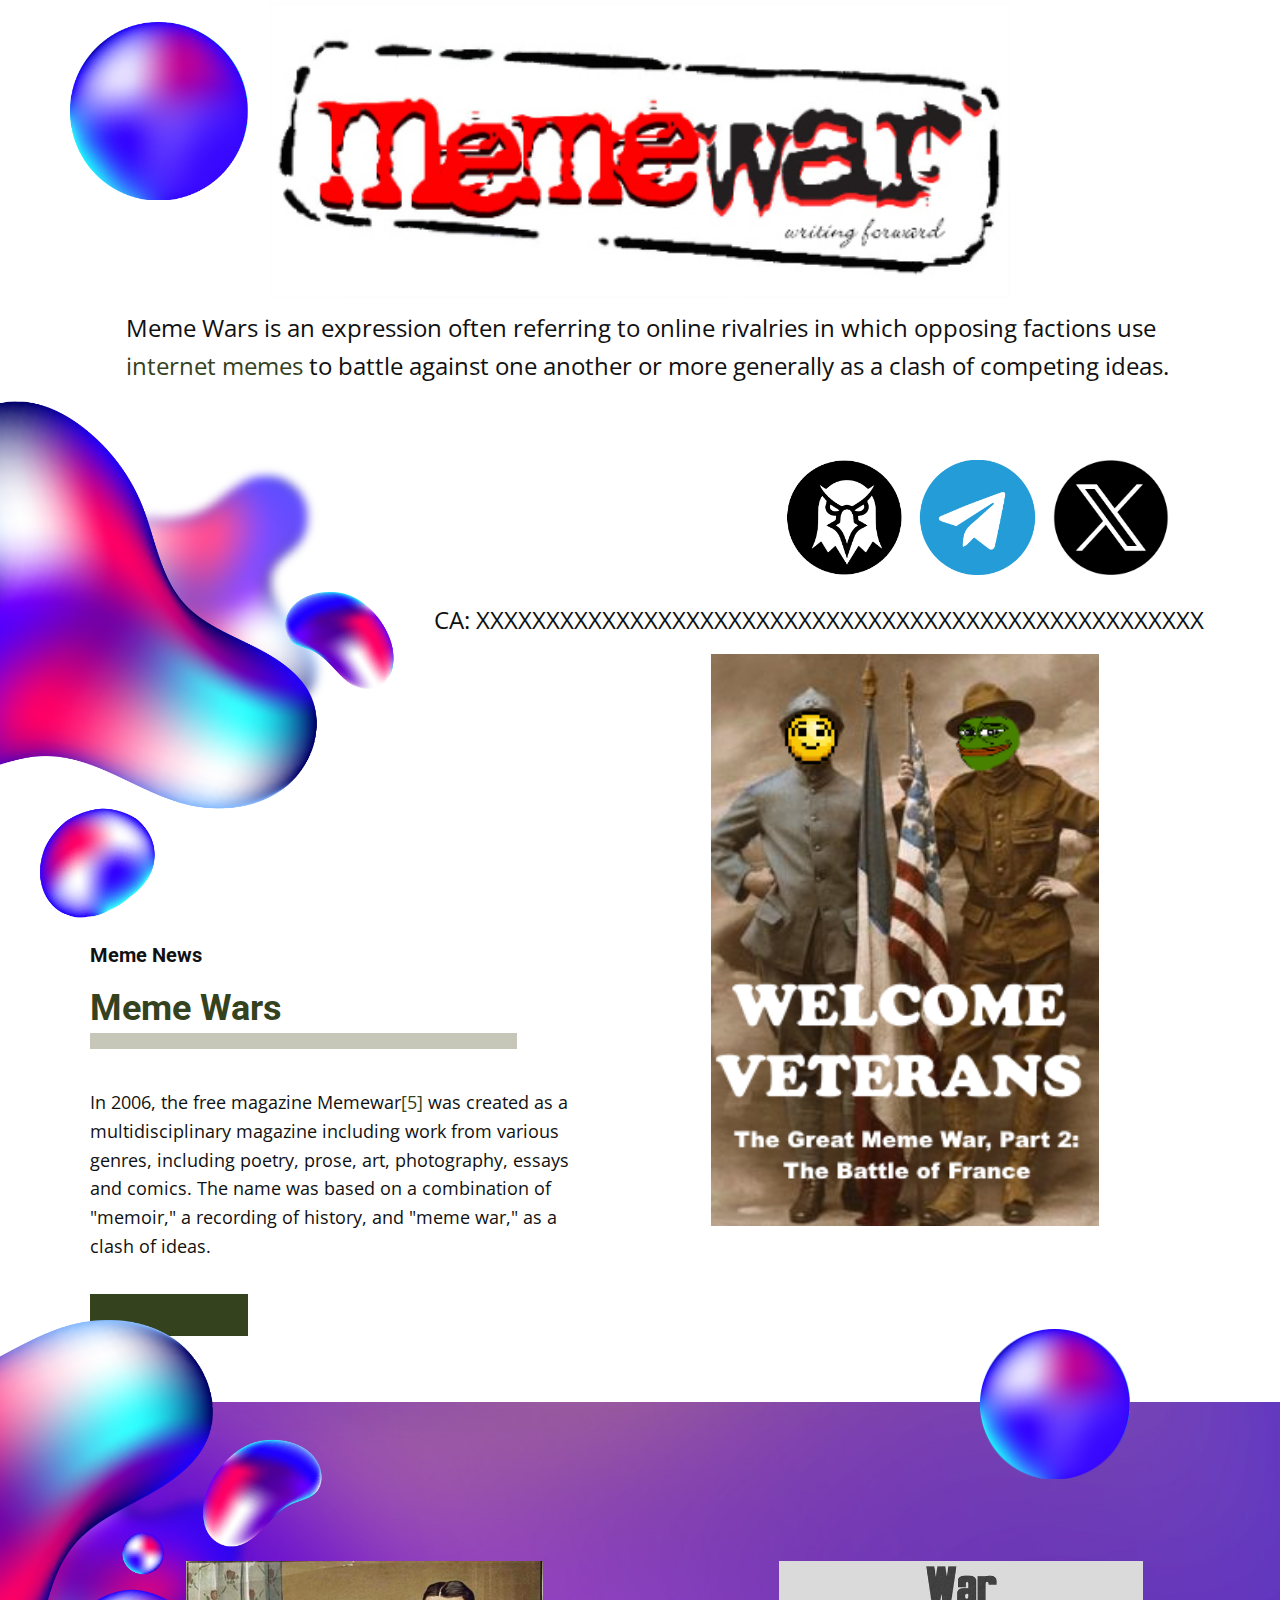
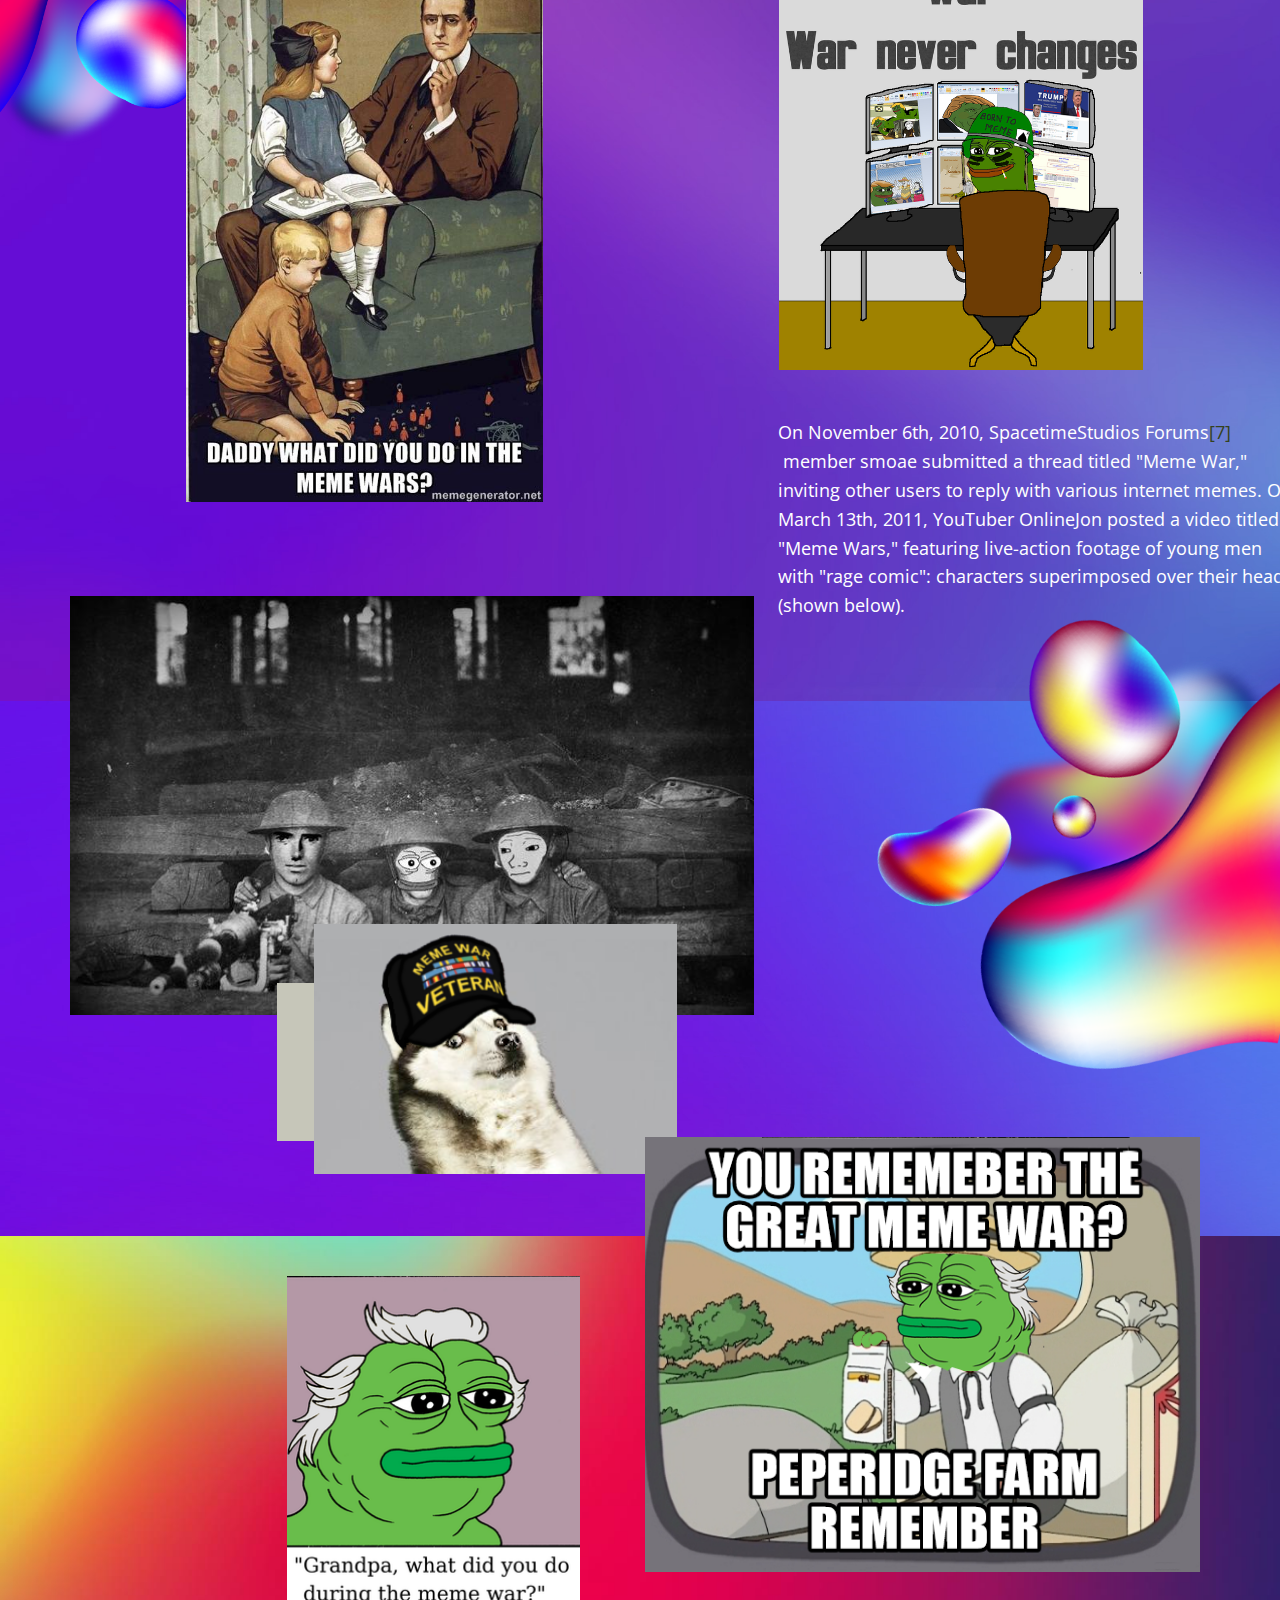
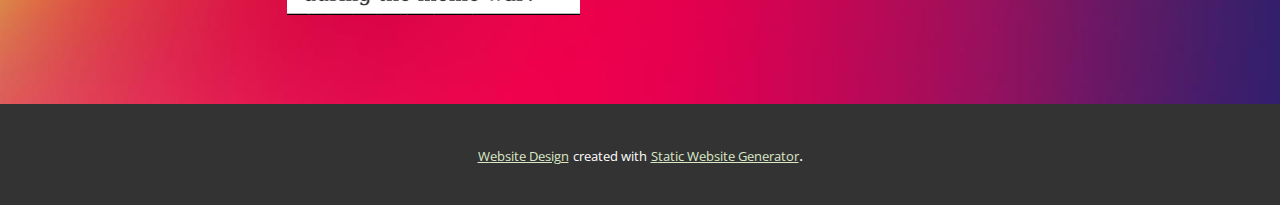
==== MEME-WAR.html @ fb148e35 "PUSH" ====
<!DOCTYPE html>
<html style="font-size: 16px;" lang="es"><head>
    <meta name="viewport" content="width=device-width, initial-scale=1.0">
    <meta charset="utf-8">
    <meta name="keywords" content="Humans for the Future, Human-robot, Robotic Technologies, Concept Cars, Robots and AI">
    <meta name="description" content="">
    <title>MEME WAR</title>
    <link rel="stylesheet" href="nicepage.css" media="screen">
<link rel="stylesheet" href="MEME-WAR.css" media="screen">
    <script class="u-script" type="text/javascript" src="jquery.js" defer=""></script>
    <script class="u-script" type="text/javascript" src="nicepage.js" defer=""></script>
    <meta name="generator" content="Nicepage 6.7.6, nicepage.com">
    <link id="u-theme-google-font" rel="stylesheet" href="https://fonts.googleapis.com/css?family=Roboto:100,100i,300,300i,400,400i,500,500i,700,700i,900,900i|Open+Sans:300,300i,400,400i,500,500i,600,600i,700,700i,800,800i">
    
    
    
    
    
    
    
    <script type="application/ld+json">{
		"@context": "http://schema.org",
		"@type": "Organization",
		"name": "MEME WAR"
}</script>
    <meta name="theme-color" content="#34421e">
    <meta property="og:title" content="MEME WAR">
    <meta property="og:description" content="">
    <meta property="og:type" content="website">
  <meta data-intl-tel-input-cdn-path="intlTelInput/"></head>
  <body data-path-to-root="./" data-include-products="false" class="u-body u-xl-mode" data-lang="es"> 
    <section class="u-clearfix u-section-1" id="sec-bceb">
      <div class="u-clearfix u-sheet u-sheet-1">
        <div class="u-container-style u-expanded-width u-group u-group-1">
          <div class="u-container-layout u-container-layout-1">
            <img class="u-image u-image-contain u-image-default u-image-1" src="images/cbd.png" alt="" data-image-width="444" data-image-height="178">
            <img src="images/circlegradient2.png" alt="" class="u-image u-image-default u-image-2">
            <p class="u-large-text u-text u-text-variant u-text-1"> Meme Wars&nbsp;is an expression often referring to online rivalries in which opposing factions use&nbsp;<a href="https://knowyourmeme.com/memes/cultures/the-internet" class="auto-link u-active-none u-border-none u-btn u-button-style u-hover-none u-none u-text-palette-1-base u-btn-1">internet</a>&nbsp;<a href="https://knowyourmeme.com/memes/memes" class="auto-link u-active-none u-border-none u-btn u-button-style u-hover-none u-none u-text-palette-1-base u-btn-2">memes</a>&nbsp;to battle against one another or more generally as a clash of competing ideas.
            </p>
          </div>
        </div>
        <div class="custom-expanded u-gallery u-layout-grid u-lightbox u-show-text-on-hover u-gallery-1">
          <div class="u-gallery-inner u-gallery-inner-1">
            <div class="u-effect-fade u-gallery-item" data-href="https://dexscreener.com/solana" data-target="_blank">
              <div class="u-back-slide" data-image-width="198" data-image-height="197">
                <img class="u-back-image u-expanded" src="images/dexscreener1.png">
              </div>
              <div class="u-over-slide u-shading u-over-slide-1"></div>
            </div>
            <div class="u-effect-fade u-gallery-item" data-href="https://web.telegram.org/a/" data-target="_blank">
              <div class="u-back-slide" data-image-width="3301" data-image-height="3294">
                <img class="u-back-image u-expanded" src="images/Telegram-icon-on-transparent-background-PNG21.png">
              </div>
              <div class="u-over-slide u-shading u-over-slide-2"></div>
            </div>
            <div class="u-effect-fade u-gallery-item" data-href="https://twitter.com/REDWHEELS7" data-target="_blank">
              <div class="u-back-slide" data-image-width="1221" data-image-height="1221">
                <img class="u-back-image u-expanded" src="images/twitter-x-seeklogo-4.png">
              </div>
              <div class="u-over-slide u-shading u-over-slide-3"></div>
            </div>
          </div>
        </div>
      </div>
    </section>
    <section class="u-clearfix u-section-2" id="sec-e50a">
      <img src="images/bubbles2.png" alt="" class="u-flip-horizontal u-image u-image-default u-image-1">
      <p class="u-large-text u-text u-text-variant u-text-1">CA: XXXXXXXXXXXXXXXXXXXXXXXXXXXXXXXXXXXXXXXXXXXXXXXXXXXX</p>
      <img class="u-image u-image-default u-image-2" src="images/83e.png" alt="" data-image-width="236" data-image-height="348">
      <div class="u-container-style u-expanded-width-xs u-group u-group-1">
        <div class="u-container-layout u-container-layout-1">
          <h5 class="u-text u-text-2">Meme News</h5>
          <div class="u-border-16 u-border-palette-2-light-1 u-line u-line-horizontal u-line-1"></div>
          <h2 class="u-text u-text-palette-1-base u-text-3"> Meme Wars</h2>
          <p class="u-text u-text-4"> In 2006, the free magazine Memewar<a href="https://knowyourmeme.com/memes/meme-wars#fn5" class="footnote-superscript u-active-none u-border-none u-btn u-button-style u-hover-none u-none u-text-palette-1-base u-btn-1">[5]</a>&nbsp;was created as a multidisciplinary magazine including work from various genres, including poetry, prose, art, photography, essays and comics. The name was based on a combination of "memoir," a recording of history, and "meme war," as a clash of ideas.
          </p>
          <a href="https://nicepage.com/c/art-design-website-templates" class="u-btn u-button-style u-text-palette-1-base u-btn-2">learn more</a>
        </div>
      </div>
    </section>
    <section class="u-clearfix u-image u-section-3" id="sec-1848" data-image-width="1980" data-image-height="1038">
      <img src="images/bubbles.png" alt="" class="u-image u-image-default u-image-1" data-image-width="700" data-image-height="813">
      <img src="images/circlegradient2.png" alt="" class="u-image u-image-contain u-image-default u-image-2" data-image-width="307" data-image-height="307">
      <div class="custom-expanded data-layout-selected u-clearfix u-expanded-width-sm u-expanded-width-xs u-gutter-30 u-layout-wrap u-layout-wrap-1">
        <div class="u-layout">
          <div class="u-layout-row">
            <div class="u-container-style u-layout-cell u-left-cell u-size-30 u-layout-cell-1">
              <div class="u-container-layout">
                <img class="custom-expanded u-image u-image-3" src="images/abf.jpg" data-image-width="500" data-image-height="760">
              </div>
            </div>
            <div class="u-container-style u-layout-cell u-size-30 u-layout-cell-2">
              <div class="u-container-layout">
                <img class="u-expanded-height u-image u-image-4" src="images/2ec.png" data-image-width="680" data-image-height="775">
              </div>
            </div>
          </div>
        </div>
      </div>
      <div class="u-container-style u-expanded-width-sm u-expanded-width-xs u-group u-group-1">
        <div class="u-container-layout u-container-layout-3">
          <p class="u-text u-text-body-alt-color u-text-1"> On November 6th, 2010, SpacetimeStudios Forums<a href="https://knowyourmeme.com/memes/meme-wars#fn7" class="footnote-superscript u-active-none u-border-none u-btn u-button-style u-hover-none u-none u-text-palette-1-base u-btn-1">[7]</a>&nbsp;member smoae submitted a thread titled "Meme War," inviting other users to reply with various internet memes. On March 13th, 2011, YouTuber OnlineJon posted a video titled "Meme Wars," featuring live-action footage of young men with "rage comic": characters superimposed over their heads (shown below).
          </p>
        </div>
      </div>
    </section>
    <section class="u-clearfix u-image u-section-4" id="sec-23e3" data-image-width="1980" data-image-height="1038">
      <div class="u-clearfix u-sheet u-sheet-1">
        <div class="data-layout-selected u-clearfix u-expanded-width u-layout-wrap u-layout-wrap-1">
          <div class="u-gutter-0 u-layout">
            <div class="u-layout-row">
              <div class="u-size-36 u-size-60-md">
                <div class="u-layout-row">
                  <div class="u-container-style u-layout-cell u-left-cell u-size-60 u-layout-cell-1">
                    <div class="u-container-layout">
                      <img class="u-expanded-width u-image u-image-1" src="images/d8a.jpg" data-image-width="680" data-image-height="458">
                      <div class="u-align-left u-palette-2-light-1 u-shape u-shape-rectangle u-shape-1"></div>
                      <img src="images/c13.png" alt="" class="u-image u-image-default u-image-2" data-image-width="334" data-image-height="282">
                    </div>
                  </div>
                </div>
              </div>
              <div class="u-size-24 u-size-60-md">
                <div class="u-layout-col">
                  <div class="u-container-style u-layout-cell u-right-cell u-size-20 u-layout-cell-2">
                    <div class="u-container-layout u-container-layout-2"></div>
                  </div>
                  <div class="u-container-style u-layout-cell u-right-cell u-size-40 u-layout-cell-3">
                    <div class="u-container-layout u-container-layout-3"></div>
                  </div>
                </div>
              </div>
            </div>
          </div>
        </div>
      </div>
    </section>
    <section class="u-clearfix u-image u-section-5" id="sec-a96b" data-image-width="1600" data-image-height="839">
      <img class="u-image u-image-default u-image-1" src="images/bubbles9.png" alt="" data-image-width="554" data-image-height="623">
      <div class="custom-expanded data-layout-selected u-clearfix u-gutter-30 u-layout-wrap u-layout-wrap-1">
        <div class="u-layout">
          <div class="u-layout-row">
            <div class="u-container-style u-layout-cell u-left-cell u-size-30 u-layout-cell-1">
              <div class="u-container-layout">
                <img class="custom-expanded u-image u-image-2" src="images/cb0.png" data-image-width="301" data-image-height="336">
              </div>
            </div>
            <div class="u-container-style u-layout-cell u-right-cell u-size-30 u-layout-cell-2">
              <div class="u-container-layout">
                <img class="custom-expanded u-image u-image-3" src="images/45b.png" data-image-width="597" data-image-height="448">
              </div>
            </div>
          </div>
        </div>
      </div>
    </section>
    
    
    
    
    <section class="u-backlink u-clearfix u-grey-80">
      <a class="u-link" href="https://nicepage.com/website-design" target="_blank">
        <span>Website Design</span>
      </a>
      <p class="u-text">
        <span>created with</span>
      </p>
      <a class="u-link" href="https://nicepage.com/static-site-generator" target="_blank">
        <span>Static Website Generator</span>
      </a>. 
    </section>
  
</body></html>
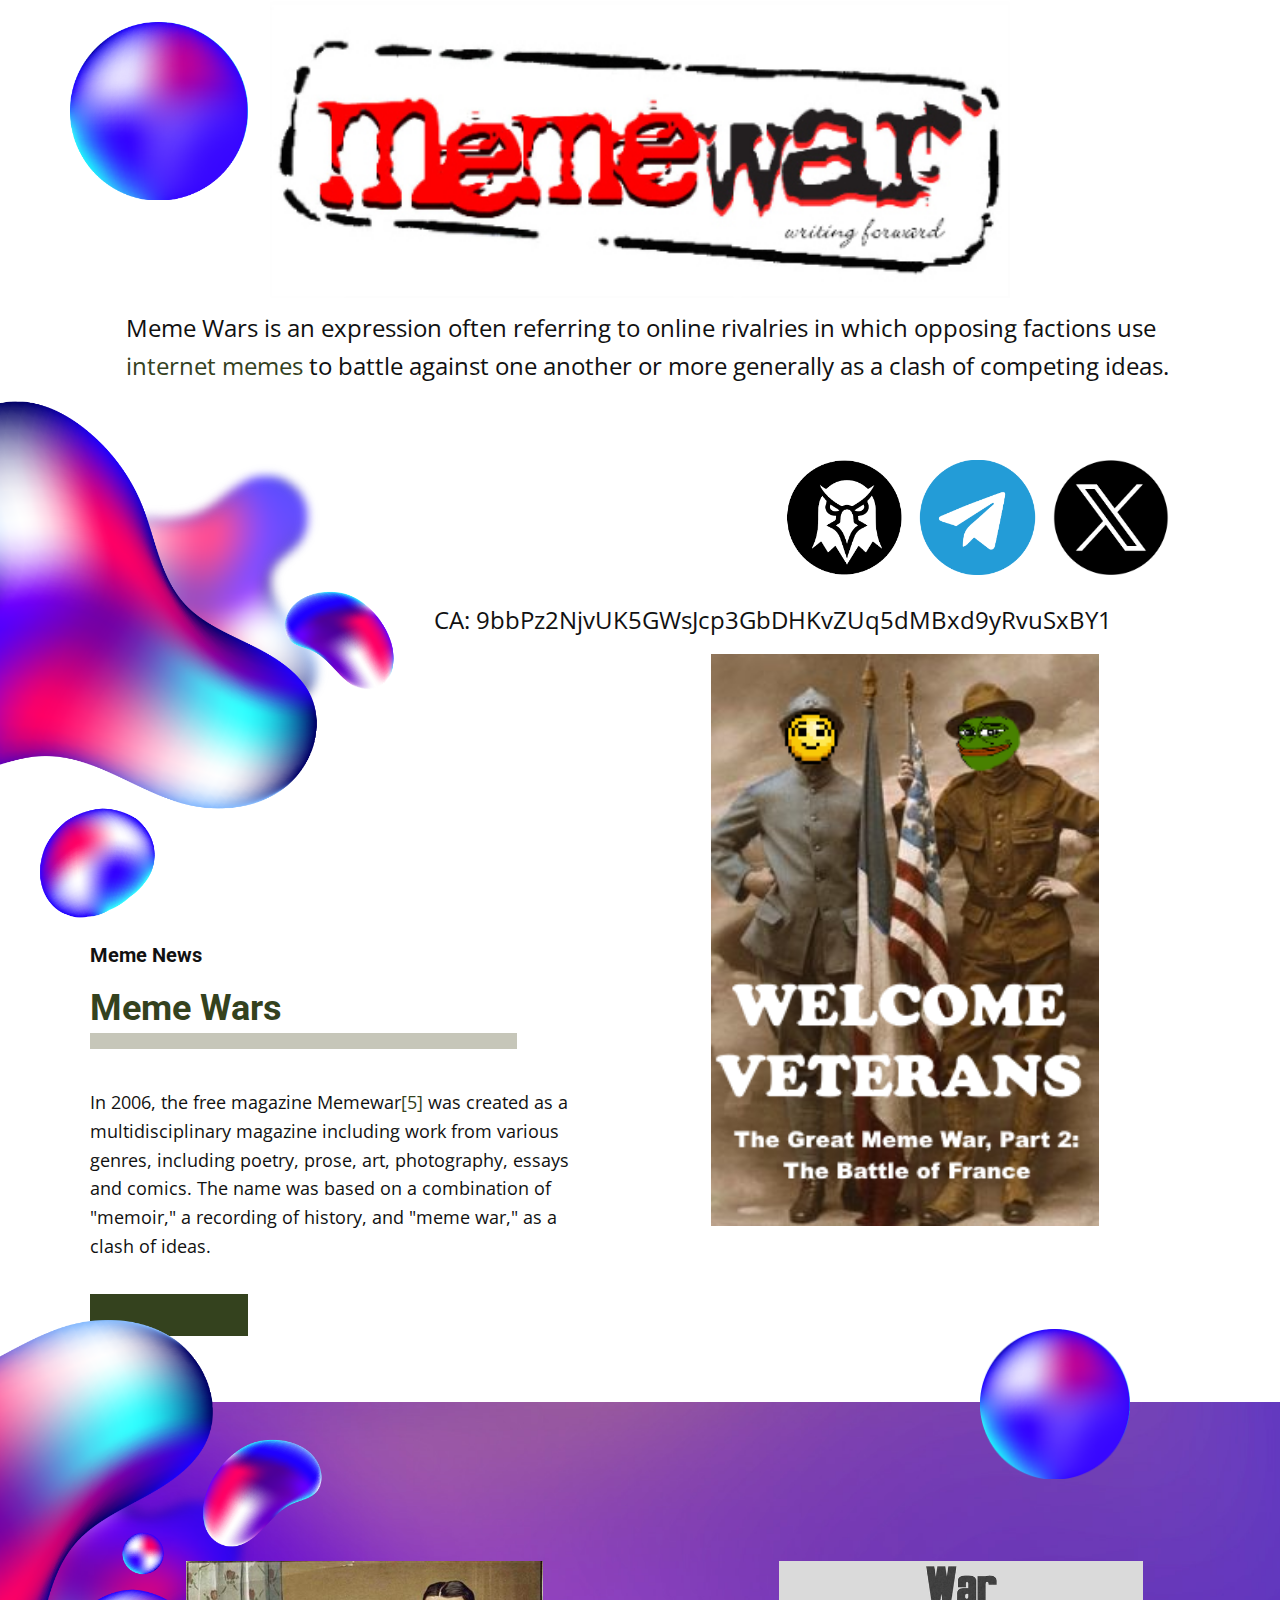
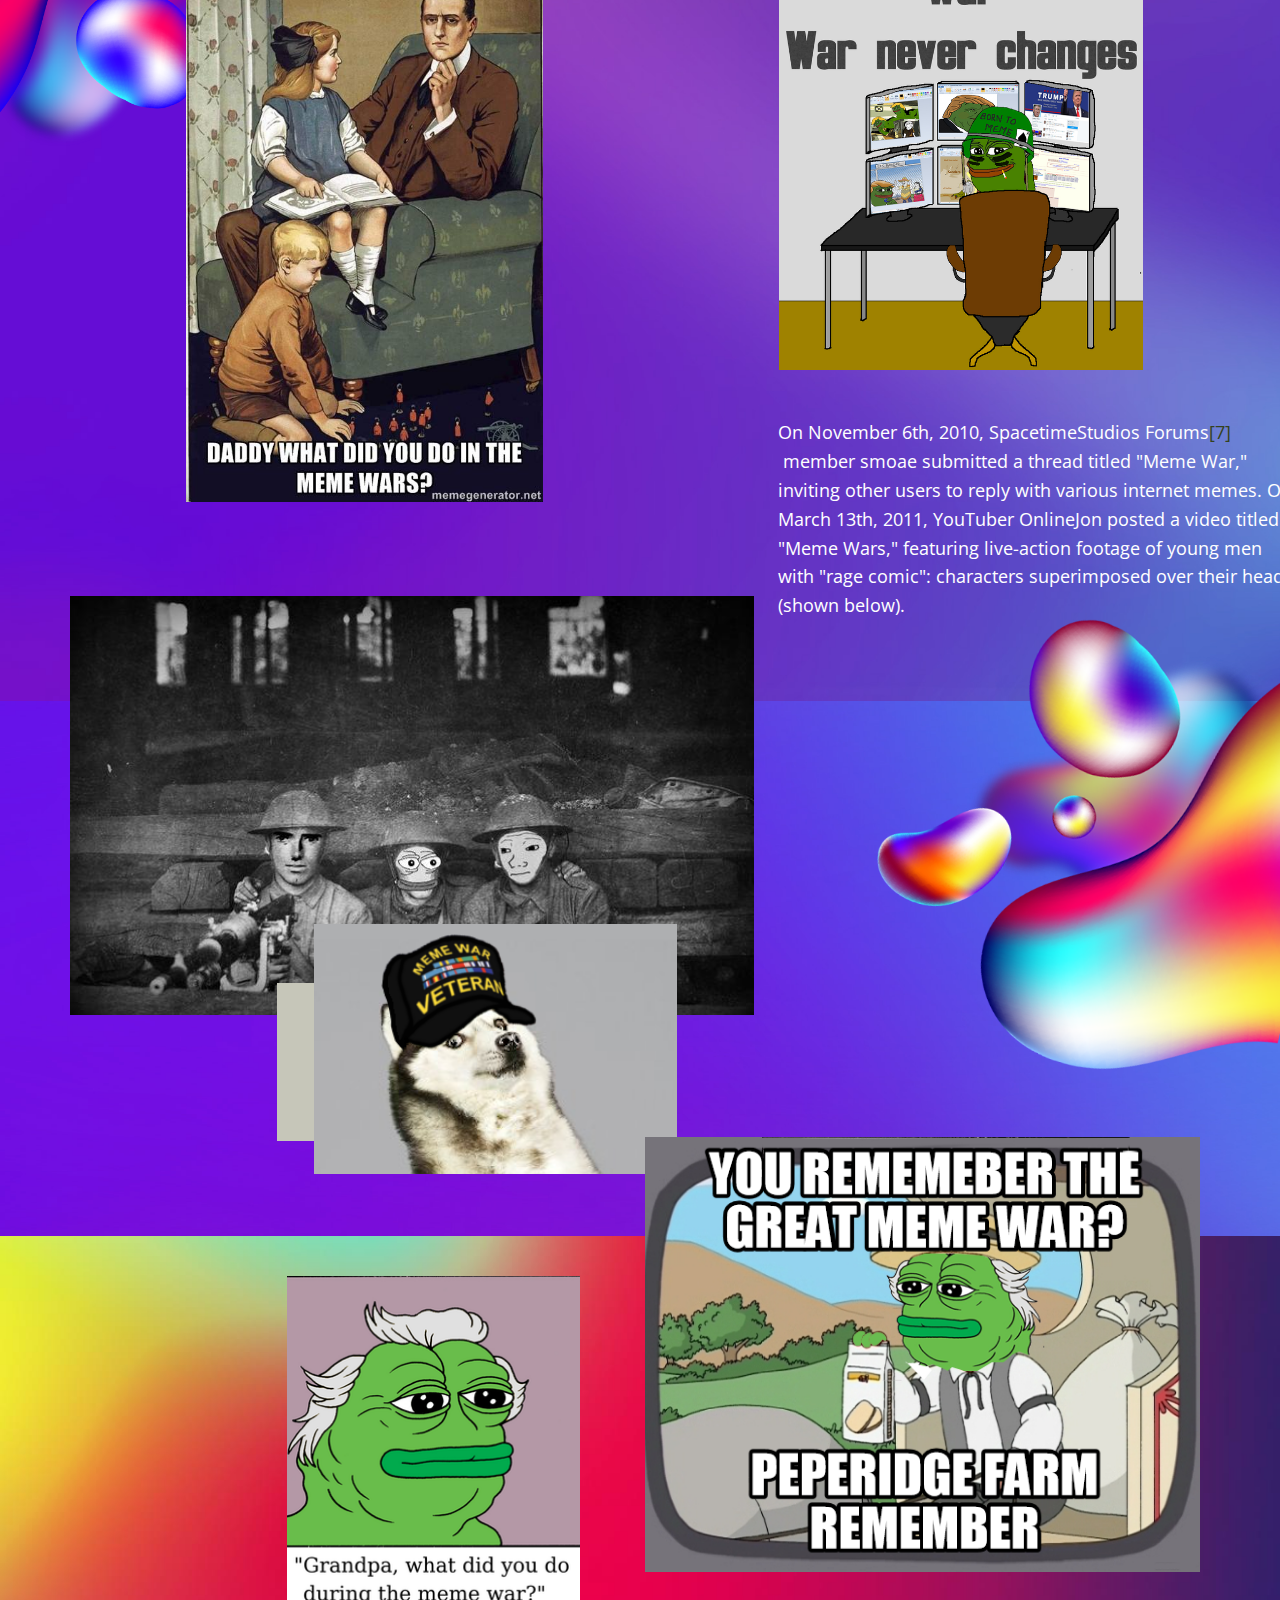
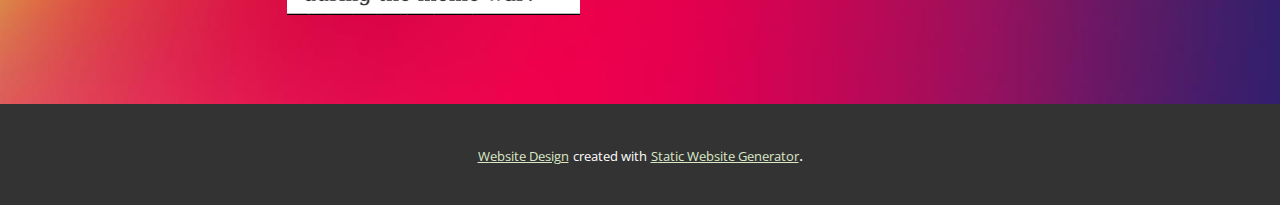
==== commit f74fbe86: "Update MEME-WAR.html" ====
--- a/MEME-WAR.html
+++ b/MEME-WAR.html
@@ -47,13 +47,13 @@
               </div>
               <div class="u-over-slide u-shading u-over-slide-1"></div>
             </div>
-            <div class="u-effect-fade u-gallery-item" data-href="https://web.telegram.org/a/" data-target="_blank">
+            <div class="u-effect-fade u-gallery-item" data-href="https://t.me/SolanaMemeWar" data-target="_blank">
               <div class="u-back-slide" data-image-width="3301" data-image-height="3294">
                 <img class="u-back-image u-expanded" src="images/Telegram-icon-on-transparent-background-PNG21.png">
               </div>
               <div class="u-over-slide u-shading u-over-slide-2"></div>
             </div>
-            <div class="u-effect-fade u-gallery-item" data-href="https://twitter.com/REDWHEELS7" data-target="_blank">
+            <div class="u-effect-fade u-gallery-item" data-href="https://twitter.com/SolanaMemeWar" data-target="_blank">
               <div class="u-back-slide" data-image-width="1221" data-image-height="1221">
                 <img class="u-back-image u-expanded" src="images/twitter-x-seeklogo-4.png">
               </div>
@@ -65,7 +65,7 @@
     </section>
     <section class="u-clearfix u-section-2" id="sec-e50a">
       <img src="images/bubbles2.png" alt="" class="u-flip-horizontal u-image u-image-default u-image-1">
-      <p class="u-large-text u-text u-text-variant u-text-1">CA: XXXXXXXXXXXXXXXXXXXXXXXXXXXXXXXXXXXXXXXXXXXXXXXXXXXX</p>
+      <p class="u-large-text u-text u-text-variant u-text-1">CA: 9bbPz2NjvUK5GWsJcp3GbDHKvZUq5dMBxd9yRvuSxBY1</p>
       <img class="u-image u-image-default u-image-2" src="images/83e.png" alt="" data-image-width="236" data-image-height="348">
       <div class="u-container-style u-expanded-width-xs u-group u-group-1">
         <div class="u-container-layout u-container-layout-1">
